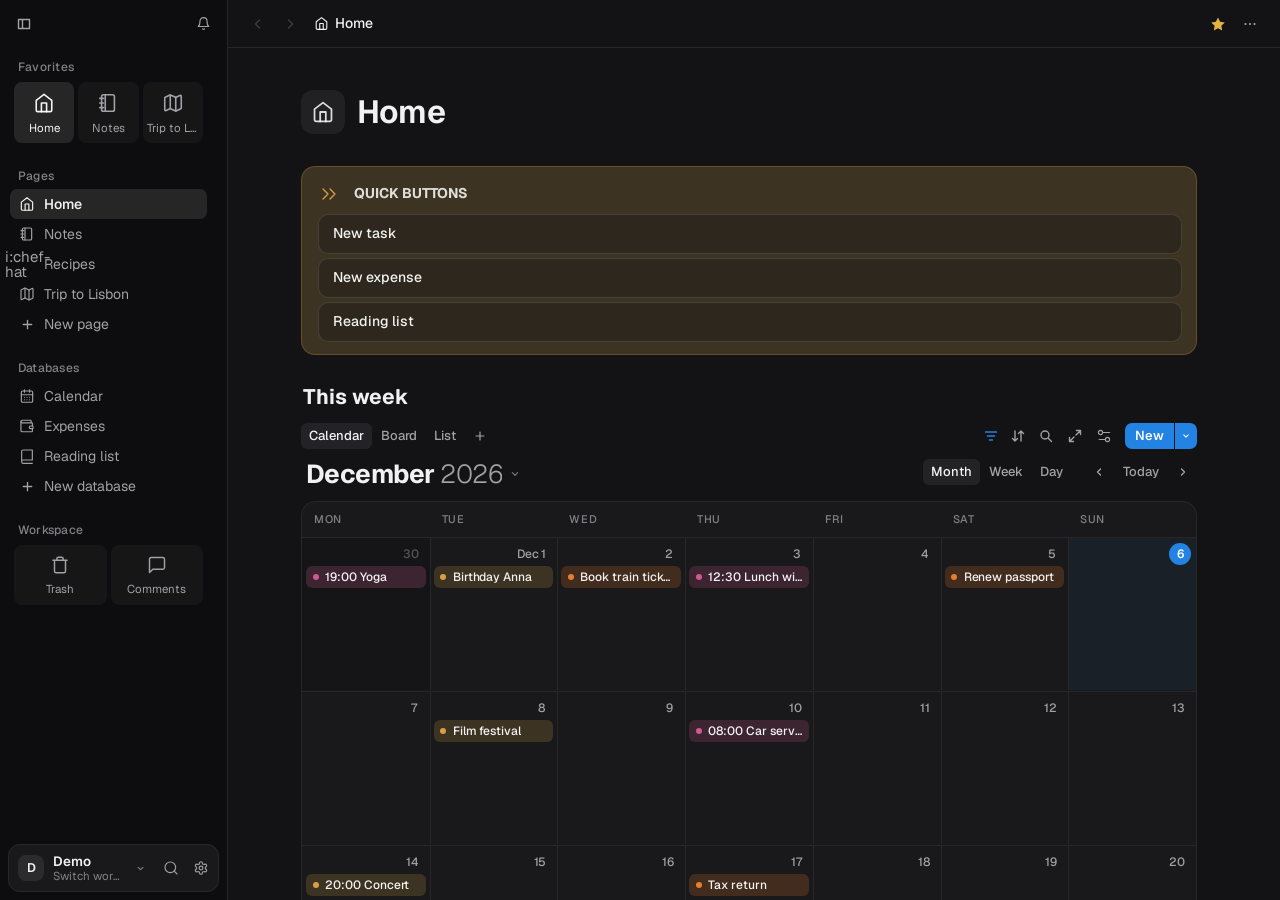
==== demo/index.html @ d4910871 "Nook 0.9.166 Co-Authored-By: Claude Opus 5.5 <noreply@anthropic.com> Claude-Session: https://claude." ====
<!doctype html>
<html lang="en" data-theme="dark" data-density="compact" data-style="modern">
<head>
  <meta charset="utf-8">
  <!-- only Nook's own scripts run here: text, files and embeds from a workspace can never bring code along -->
  <meta http-equiv="Content-Security-Policy" content="default-src 'self'; script-src 'self' blob: https://cdn.jsdelivr.net 'wasm-unsafe-eval'; style-src 'self' 'unsafe-inline'; img-src 'self' data: blob: https: http: asset: http://asset.localhost; media-src 'self' data: blob: https: http: asset: http://asset.localhost; font-src 'self' data:; connect-src 'self' blob: data: https: http://localhost:* http://127.0.0.1:* ipc: http://ipc.localhost; frame-src https: blob:; object-src 'self' blob: https:; worker-src 'self' blob: https://cdn.jsdelivr.net; manifest-src 'self'; base-uri 'none'; form-action 'none'">
  <meta name="referrer" content="strict-origin-when-cross-origin">
  <meta name="viewport" content="width=device-width, initial-scale=1, maximum-scale=1, user-scalable=no, viewport-fit=cover">
  <title>Nook Demo</title>
  <meta name="nook-demo" content="demo.json">
  <!-- on a phone: "Add to Home Screen" opens Nook full screen, with its own icon -->
  <link rel="apple-touch-icon" href="apple-touch-icon.png">
  <link rel="icon" type="image/svg+xml" href="icon.svg">
  <link rel="icon" type="image/png" href="icon-256.png">
  <meta name="apple-mobile-web-app-capable" content="yes">
  <meta name="mobile-web-app-capable" content="yes">
  <meta name="apple-mobile-web-app-title" content="Nook">
  <meta name="apple-mobile-web-app-status-bar-style" content="black-translucent">
  <meta name="theme-color" content="#0e0e0e">
  <link rel="stylesheet" href="styles.css?v=81ec7f8f29">
  <!-- preload -->
  <link rel="modulepreload" href="app/config.js">
  <link rel="modulepreload" href="app/exporter/export.js">
  <link rel="modulepreload" href="app/filedb.js">
  <link rel="modulepreload" href="app/format/embed.js">
  <link rel="modulepreload" href="app/format/frontmatter.js">
  <link rel="modulepreload" href="app/format/inline.js">
  <link rel="modulepreload" href="app/format/page.js">
  <link rel="modulepreload" href="app/formula.js">
  <link rel="modulepreload" href="app/importer/notion.js">
  <link rel="modulepreload" href="app/importer/zipwrite.js">
  <link rel="modulepreload" href="app/layout.js">
  <link rel="modulepreload" href="app/links.js">
  <link rel="modulepreload" href="app/pagewidth.js">
  <link rel="modulepreload" href="app/recur.js">
  <link rel="modulepreload" href="app/storage/dropbox.js">
  <link rel="modulepreload" href="app/storage/merge.js">
  <link rel="modulepreload" href="app/storage/storage.js">
  <link rel="modulepreload" href="app/sync/calsync.js">
  <link rel="modulepreload" href="app/sync/holidays.js">
  <link rel="modulepreload" href="app/sync/ical.js">
  <link rel="modulepreload" href="app/sync/net.js">
  <link rel="modulepreload" href="app/sync/service.js">
  <link rel="modulepreload" href="app/sync/sources.js">
  <link rel="modulepreload" href="app/ui/app.js">
  <link rel="modulepreload" href="app/ui/backlinks.js">
  <link rel="modulepreload" href="app/ui/buttons.js">
  <link rel="modulepreload" href="app/ui/calsettings.js">
  <link rel="modulepreload" href="app/ui/colorpicker.js">
  <link rel="modulepreload" href="app/ui/commands.js">
  <link rel="modulepreload" href="app/ui/comments.js">
  <link rel="modulepreload" href="app/ui/compress.js">
  <link rel="modulepreload" href="app/ui/confirm.js">
  <link rel="modulepreload" href="app/ui/dropboxui.js">
  <link rel="modulepreload" href="app/ui/editor.js">
  <link rel="modulepreload" href="app/ui/find.js">
  <link rel="modulepreload" href="app/ui/formatbar.js">
  <link rel="modulepreload" href="app/ui/iconpicker.js">
  <link rel="modulepreload" href="app/ui/icons.js">
  <link rel="modulepreload" href="app/ui/kbdebug.js">
  <link rel="modulepreload" href="app/ui/keep.js">
  <link rel="modulepreload" href="app/ui/memo.js">
  <link rel="modulepreload" href="app/ui/notify.js">
  <link rel="modulepreload" href="app/ui/pdf.js">
  <link rel="modulepreload" href="app/ui/pickers.js">
  <link rel="modulepreload" href="app/ui/player.js">
  <link rel="modulepreload" href="app/ui/pop.js">
  <link rel="modulepreload" href="app/ui/reminders.js">
  <link rel="modulepreload" href="app/ui/settings.js">
  <link rel="modulepreload" href="app/ui/settingsdialog.js">
  <link rel="modulepreload" href="app/ui/sourcesettings.js">
  <link rel="modulepreload" href="app/ui/tooltip.js">
  <link rel="modulepreload" href="app/ui/touchdrag.js">
  <link rel="modulepreload" href="app/ui/viewer.js">
  <link rel="modulepreload" href="app/ui/widthcontrol.js">
  <link rel="modulepreload" href="app/ui/win.js">
  <link rel="modulepreload" href="app/ui/zoomcal.js">
  <link rel="modulepreload" href="app/util.js">
  <link rel="modulepreload" href="app/views/board.js">
  <link rel="modulepreload" href="app/views/calendar.js">
  <link rel="modulepreload" href="app/views/cells.js">
  <link rel="modulepreload" href="app/views/chart.js">
  <link rel="modulepreload" href="app/views/days.js">
  <link rel="modulepreload" href="app/views/drill.js">
  <link rel="modulepreload" href="app/views/dupes.js">
  <link rel="modulepreload" href="app/views/fileview.js">
  <link rel="modulepreload" href="app/views/gallery.js">
  <link rel="modulepreload" href="app/views/list.js">
  <link rel="modulepreload" href="app/views/propmenu.js">
  <link rel="modulepreload" href="app/views/repeat.js">
  <link rel="modulepreload" href="app/views/rowmenu.js">
  <link rel="modulepreload" href="app/views/rowselect.js">
  <link rel="modulepreload" href="app/views/table.js">
  <link rel="modulepreload" href="app/views/timegrid.js">
  <link rel="modulepreload" href="app/views/trends.js">
  <link rel="modulepreload" href="app/views/view.js">
  <link rel="modulepreload" href="app/views/vieworder.js">
  <link rel="modulepreload" href="app/views/viewpanel.js">
  <link rel="modulepreload" href="app/webm.js">
  <link rel="modulepreload" href="app/when.js">
  <link rel="modulepreload" href="app/widgets/api.js">
  <link rel="modulepreload" href="app/widgets/builtins.js">
  <link rel="modulepreload" href="app/widgets/prompt.js">
  <link rel="modulepreload" href="app/widgets/runtime.js">
  <link rel="modulepreload" href="app/workspace.js">
  <!-- /preload -->
</head>
<body>
  <div id="root"></div>
  <script type="module" src="app/main.js"></script>
</body>
</html>
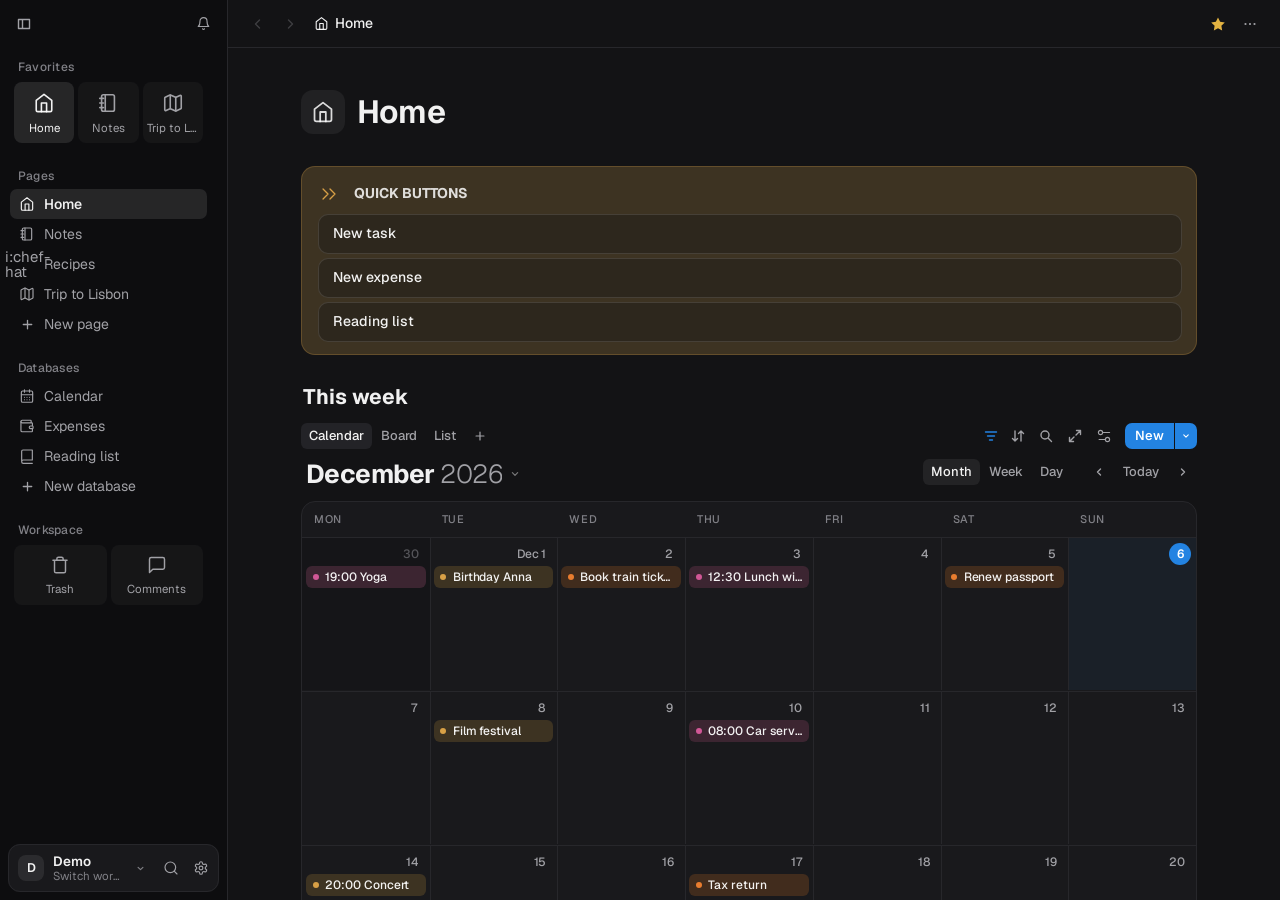
==== commit 7e21ef47: "Nook 0.9.169 Co-Authored-By: Claude Opus 5.5 <noreply@anthropic.com> Claude-Session: https://claude." ====
--- a/demo/index.html
+++ b/demo/index.html
@@ -17,7 +17,7 @@
   <meta name="apple-mobile-web-app-title" content="Nook">
   <meta name="apple-mobile-web-app-status-bar-style" content="black-translucent">
   <meta name="theme-color" content="#0e0e0e">
-  <link rel="stylesheet" href="styles.css?v=81ec7f8f29">
+  <link rel="stylesheet" href="styles.css?v=3554b729c7">
   <!-- preload -->
   <link rel="modulepreload" href="app/config.js">
   <link rel="modulepreload" href="app/exporter/export.js">
--- a/demo/styles.css
+++ b/demo/styles.css
@@ -5601,3 +5601,19 @@
 .memo-pb.wait { background: color-mix(in srgb, var(--fg) 12%, transparent); cursor: default; }
 .memo-spin { width: 16px; height: 16px; border-radius: 50%; border: 2px solid color-mix(in srgb, var(--fg) 30%, transparent); border-top-color: var(--fg-strong); animation: memo-spin .8s linear infinite; }
 @keyframes memo-spin { to { transform: rotate(360deg); } }
+/* transcribing: a light moving over the bar – it keeps going while the model is busy */
+.memo-pbar { position: relative; }
+.memo-pbar.busy::after { content: ""; position: absolute; inset: 0; width: 40%; background: linear-gradient(90deg, transparent, color-mix(in srgb, var(--accent) 70%, transparent), transparent); animation: memo-busy 1.4s ease-in-out infinite; will-change: transform; }
+@keyframes memo-busy { from { transform: translateX(-100%); } to { transform: translateX(250%); } }
+@media (prefers-reduced-motion: reduce) { .memo-pbar.busy::after { animation: none; } }
+.memo-prog span:first-child, .memo-prog span:last-child { font-size: 11.5px; color: var(--fg-faint); font-variant-numeric: tabular-nums; }
+.memo-prog span:last-child { min-width: 34px; text-align: right; }
+/* one look for both bars: the seek bar and the transcribing progress */
+.memo-pbar { flex: 1; height: 4px; border-radius: 2px; background: color-mix(in srgb, var(--fg) 14%, transparent); overflow: hidden; }
+.memo-pbar i { background: var(--fg-strong); border-radius: 2px; }
+.memo-prog { gap: 10px; margin-top: 12px; }
+.memo-prog span:first-child { min-width: 34px; }
+/* a time stamp sits on the first line of its paragraph */
+.memo-para { align-items: flex-start; }
+.memo-ts { line-height: 1.6; padding-top: 0; font-size: 12px; height: auto; align-self: flex-start; margin-top: 1px; }
+.memo-ts { line-height: 23.2px; margin-top: 0; }
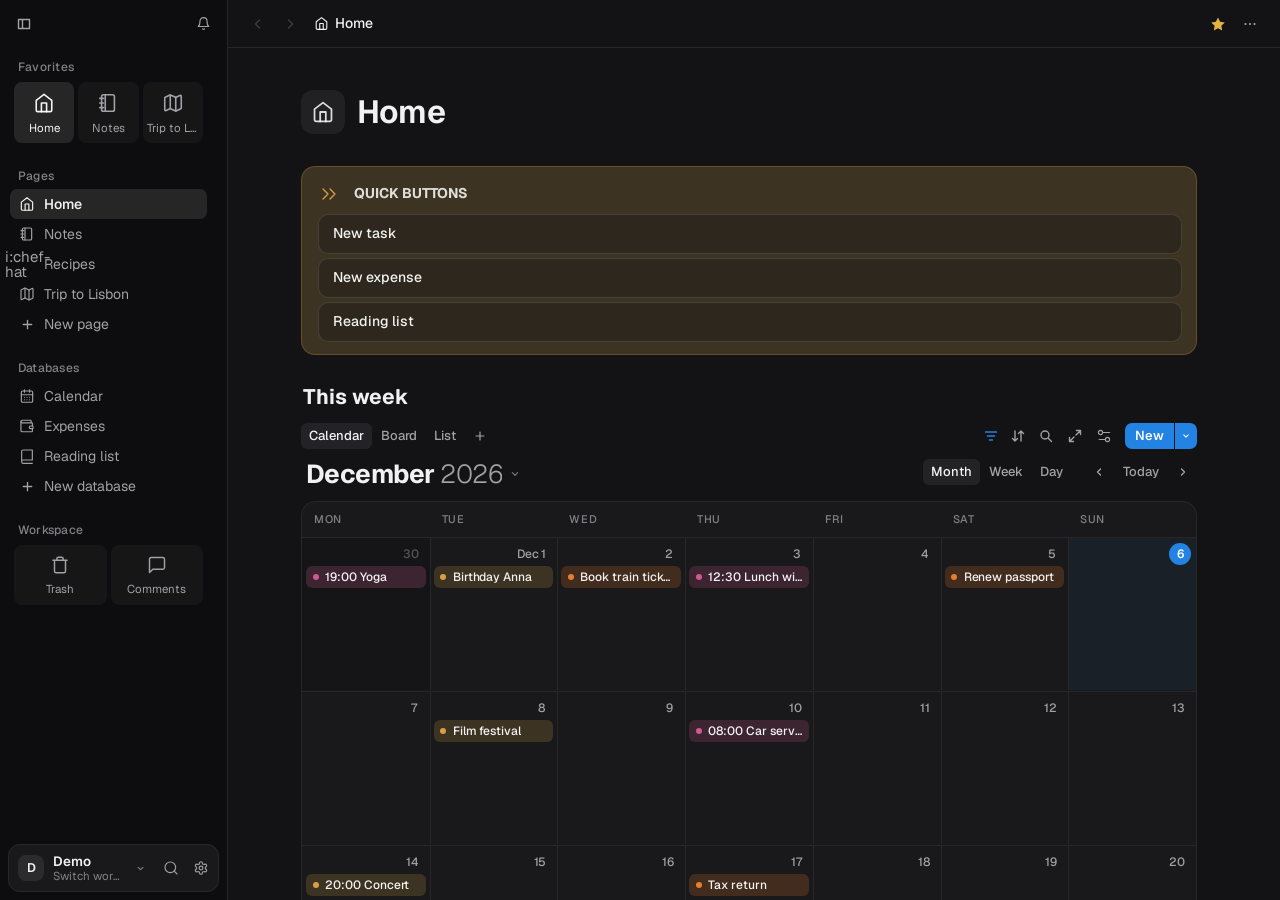
==== commit 2a9a63d5: "Nook 0.9.171 Co-Authored-By: Claude Opus 5.5 <noreply@anthropic.com> Claude-Session: https://claude." ====
--- a/demo/index.html
+++ b/demo/index.html
@@ -17,7 +17,7 @@
   <meta name="apple-mobile-web-app-title" content="Nook">
   <meta name="apple-mobile-web-app-status-bar-style" content="black-translucent">
   <meta name="theme-color" content="#0e0e0e">
-  <link rel="stylesheet" href="styles.css?v=3554b729c7">
+  <link rel="stylesheet" href="styles.css?v=c3ce782f38">
   <!-- preload -->
   <link rel="modulepreload" href="app/config.js">
   <link rel="modulepreload" href="app/exporter/export.js">
--- a/demo/styles.css
+++ b/demo/styles.css
@@ -5617,3 +5617,7 @@
 .memo-para { align-items: flex-start; }
 .memo-ts { line-height: 1.6; padding-top: 0; font-size: 12px; height: auto; align-self: flex-start; margin-top: 1px; }
 .memo-ts { line-height: 23.2px; margin-top: 0; }
+/* memo: the same card as widgets (surface, outline, corners) and the same ⋯ */
+.memo { background: var(--surface); border-radius: 14px; outline: var(--ring-1, 1px) solid var(--border); outline-offset: calc(-1 * var(--ring-1, 1px)); padding: 14px 16px; }
+.memo-more { width: 26px; height: 26px; color: var(--fg-muted); }
+.memo-more svg { fill: currentColor; }
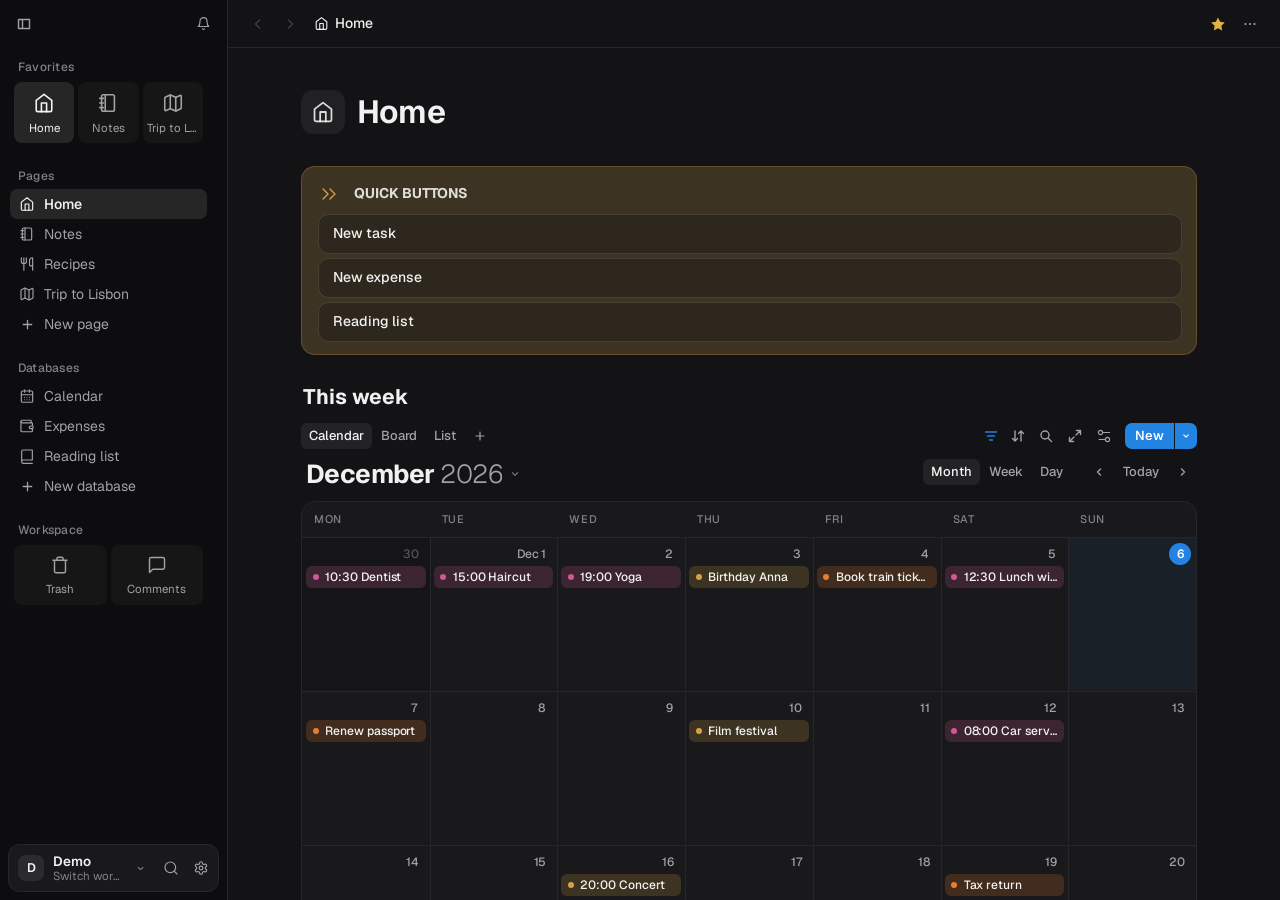
==== commit e8fc201b: "Nook 0.9.188 Co-Authored-By: Claude Opus 5.5 <noreply@anthropic.com> Claude-Session: https://claude." ====
--- a/demo/index.html
+++ b/demo/index.html
@@ -17,7 +17,7 @@
   <meta name="apple-mobile-web-app-title" content="Nook">
   <meta name="apple-mobile-web-app-status-bar-style" content="black-translucent">
   <meta name="theme-color" content="#0e0e0e">
-  <link rel="stylesheet" href="styles.css?v=c3ce782f38">
+  <link rel="stylesheet" href="styles.css?v=dd36e0a4f7">
   <!-- preload -->
   <link rel="modulepreload" href="app/config.js">
   <link rel="modulepreload" href="app/exporter/export.js">
--- a/demo/styles.css
+++ b/demo/styles.css
@@ -3412,9 +3412,15 @@
 /* page preview list: reorder by drag – a line where the page lands */
 .pv-item { position: relative; }
 .pv-item.dragging { opacity: .45; }
-.pv-item.pv-before::before, .pv-item.pv-after::after { content: ''; position: absolute; left: 6px; right: 6px; height: 2px; border-radius: 1px; background: var(--accent); pointer-events: none; }
-.pv-item.pv-before::before { top: -3px; }
-.pv-item.pv-after::after { bottom: -3px; }
+.pv-item { position: relative; }
+/* the drop line: the same as between blocks */
+.pv-item.pv-before::before, .pv-item.pv-after::after { content: ''; position: absolute; left: 0; right: 0; height: 3px; border-radius: 2px; background: var(--accent); opacity: .7; pointer-events: none; }
+.pv-item.pv-before::before { top: -3.5px; }
+.pv-item.pv-after::after { bottom: -3.5px; }
+/* a height of its own: the list and the preview scroll inside it */
+.pv.fixed-h { min-height: 200px; }
+.pv.fixed-h .pv-list { overflow: auto; }
+.pv.fixed-h .pv-pane { max-height: none; }
 .pv-item:focus-visible { outline: 2px solid var(--accent); outline-offset: -2px; }
 /* breadcrumb: drop a page onto a page in the path */
 .crumb.crumb-drop { background: color-mix(in srgb, var(--accent) 22%, transparent); box-shadow: none; outline: var(--ring-15, 1.5px) solid var(--accent); outline-offset: calc(-1 * var(--ring-15, 1.5px)); border-radius: 6px; }
@@ -5621,3 +5627,8 @@
 .memo { background: var(--surface); border-radius: 14px; outline: var(--ring-1, 1px) solid var(--border); outline-offset: calc(-1 * var(--ring-1, 1px)); padding: 14px 16px; }
 .memo-more { width: 26px; height: 26px; color: var(--fg-muted); }
 .memo-more svg { fill: currentColor; }
+.memo [hidden] { display: none !important; }
+/* the round button while the tabs show and a memo records: a pulsing red dot */
+.tb-rec { width: 14px; height: 14px; border-radius: 50%; background: #e5534b; animation: tbrec 1.4s ease-in-out infinite; }
+@keyframes tbrec { 50% { opacity: .45; } }
+@media (prefers-reduced-motion: reduce) { .tb-rec { animation: none; } }
